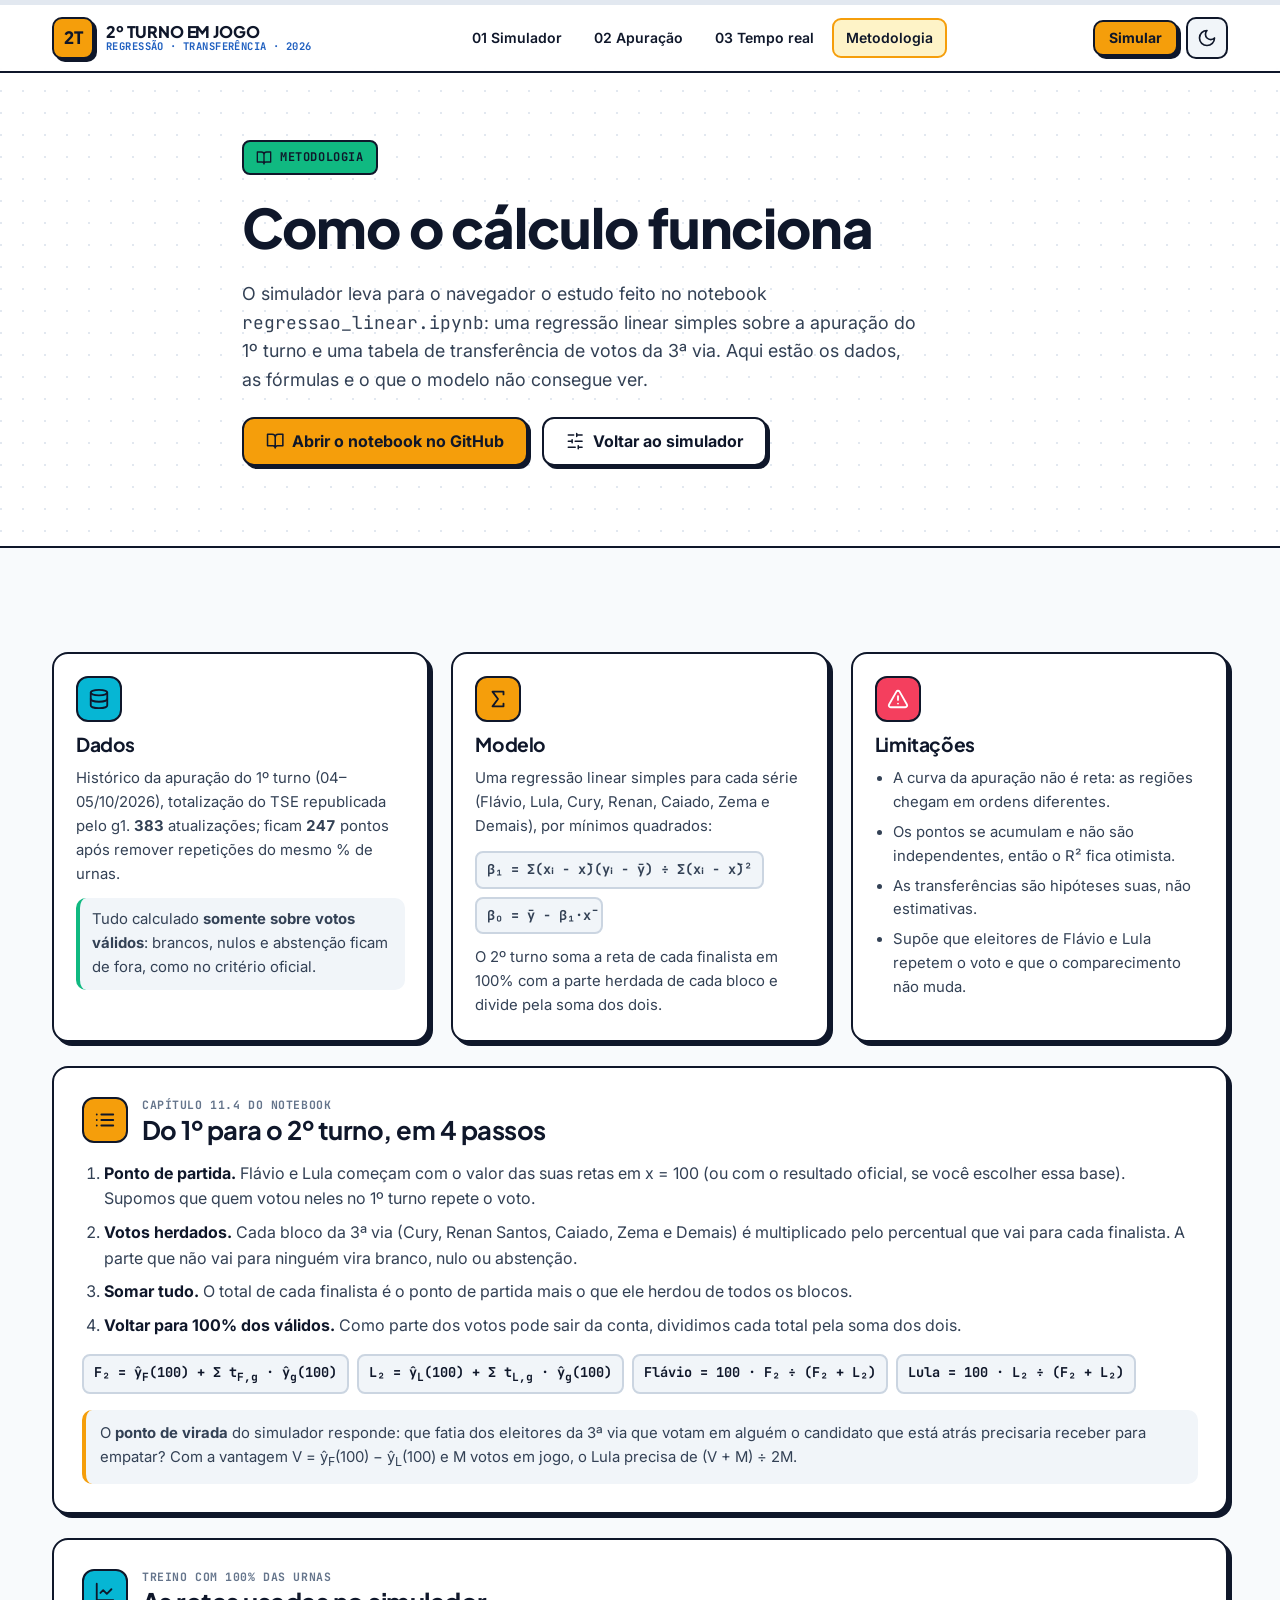
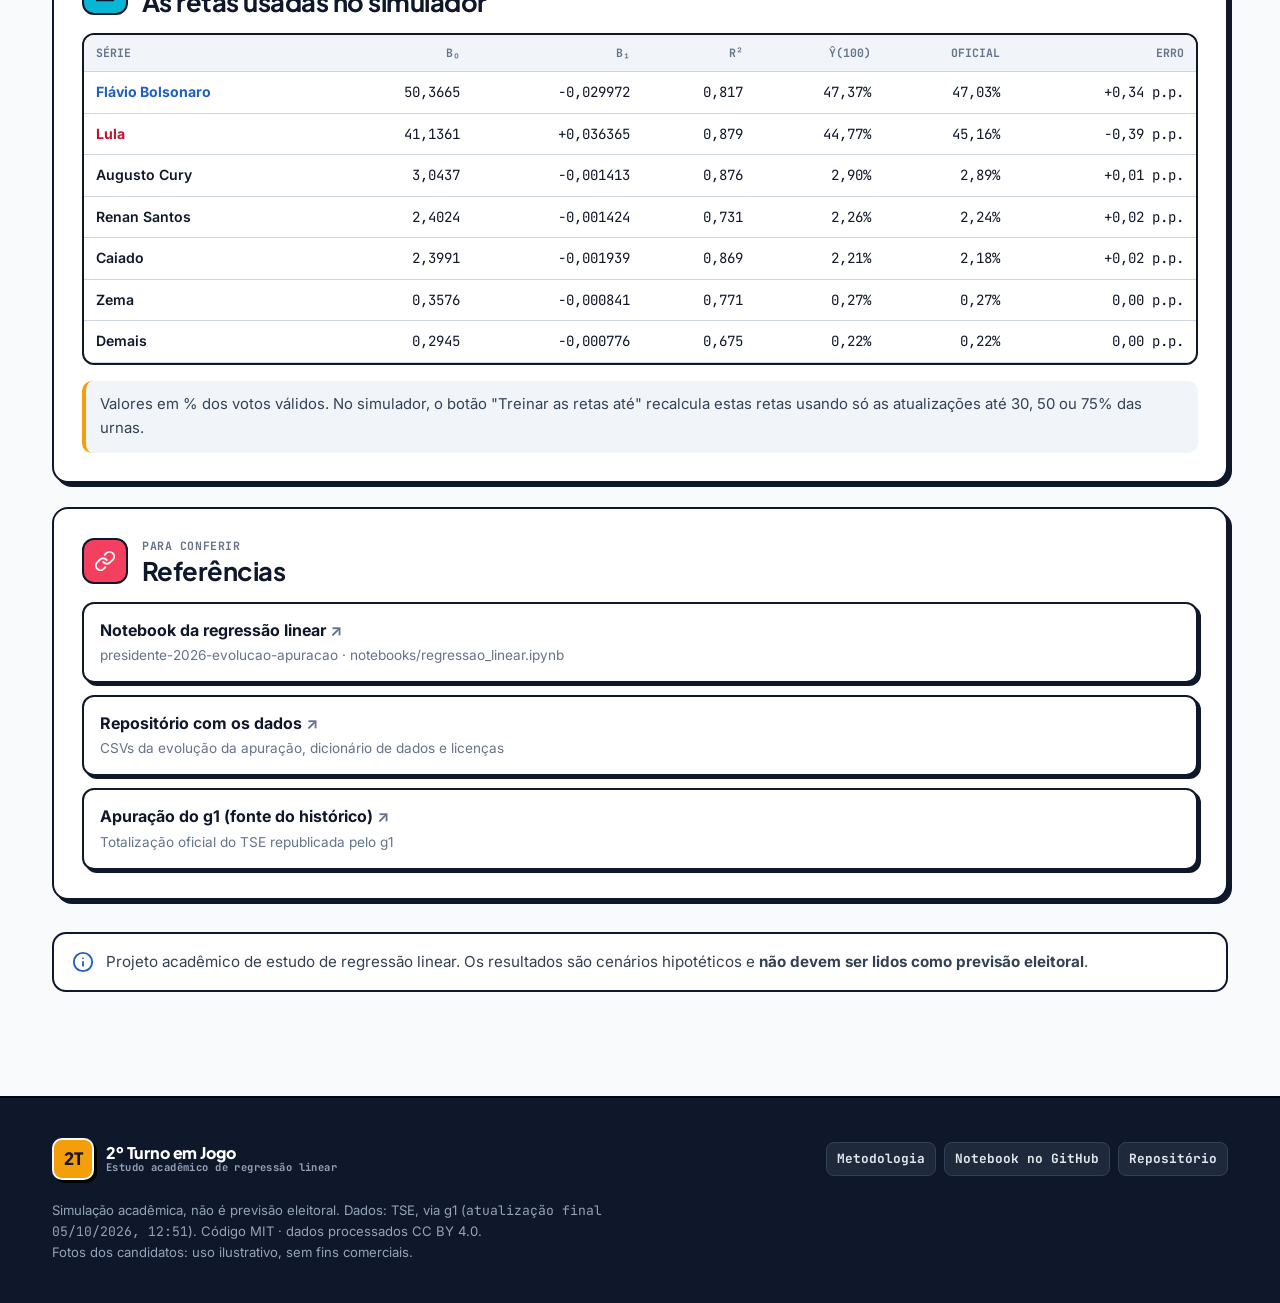
==== site/metodologia.html @ d509f39d "Create site and more infos to notebook" ====
<!DOCTYPE html>
<html lang="pt-BR">
<head>
  <meta charset="UTF-8">
  <meta name="viewport" content="width=device-width, initial-scale=1">
  <title>Metodologia · 2º Turno em Jogo</title>
  <meta name="description" content="Como funciona o simulador 2º Turno em Jogo: dados, regressão linear simples, transferência da 3ª via e limitações.">
  <meta name="theme-color" content="#0F172A">
  <link rel="icon" href="data:image/svg+xml,%3Csvg xmlns='http://www.w3.org/2000/svg' viewBox='0 0 32 32'%3E%3Crect x='1' y='1' width='30' height='30' rx='7' fill='%23F59E0B' stroke='%230F172A' stroke-width='2'/%3E%3Ctext x='16' y='22' font-family='Arial' font-weight='900' font-size='14' text-anchor='middle' fill='%230F172A'%3E2T%3C/text%3E%3C/svg%3E">
  <link rel="preconnect" href="https://fonts.googleapis.com">
  <link rel="preconnect" href="https://fonts.gstatic.com" crossorigin>
  <link href="https://fonts.googleapis.com/css2?family=Inter:wght@400;500;600;700&family=JetBrains+Mono:wght@500;700&family=Plus+Jakarta+Sans:wght@700;800&display=swap" rel="stylesheet">
  <link rel="stylesheet" href="css/style.css">
  <script>
    // Aplica o tema salvo antes da pintura, para não piscar.
    try { var t = localStorage.getItem('tema'); if (t) document.documentElement.dataset.theme = t; } catch (e) {}
    document.documentElement.classList.add('js');
  </script>
</head>
<body>
  <svg width="0" height="0" style="position:absolute" aria-hidden="true">
    <defs>
      <symbol id="i-moon" viewBox="0 0 24 24"><path d="M12 3a6 6 0 0 0 9 9 9 9 0 1 1-9-9Z"/></symbol>
      <symbol id="i-sun" viewBox="0 0 24 24"><circle cx="12" cy="12" r="4"/><path d="M12 2v2M12 20v2M4.93 4.93l1.41 1.41M17.66 17.66l1.41 1.41M2 12h2M20 12h2M6.34 17.66l-1.41 1.41M19.07 4.93l-1.41 1.41"/></symbol>
      <symbol id="i-menu" viewBox="0 0 24 24"><path d="M4 6h16M4 12h16M4 18h16"/></symbol>
      <symbol id="i-arrow" viewBox="0 0 24 24"><path d="M7 7l10 10M17 7v10H7"/></symbol>
      <symbol id="i-sliders" viewBox="0 0 24 24"><path d="M21 4h-7M10 4H3M21 12h-9M8 12H3M21 20h-5M12 20H3M14 2v4M8 10v4M16 18v4"/></symbol>
      <symbol id="i-chart" viewBox="0 0 24 24"><path d="M3 3v18h18"/><path d="m19 9-5 5-4-4-3 3"/></symbol>
      <symbol id="i-info" viewBox="0 0 24 24"><circle cx="12" cy="12" r="10"/><path d="M12 16v-4M12 8h.01"/></symbol>
      <symbol id="i-check" viewBox="0 0 24 24"><path d="M20 6 9 17l-5-5"/></symbol>
      <symbol id="i-dashed" viewBox="0 0 24 24"><circle cx="12" cy="12" r="9" stroke-dasharray="3.5 3"/></symbol>
      <symbol id="i-reset" viewBox="0 0 24 24"><path d="M3 12a9 9 0 1 0 9-9 9.75 9.75 0 0 0-6.74 2.74L3 8"/><path d="M3 3v5h5"/></symbol>
      <symbol id="i-live" viewBox="0 0 24 24"><circle cx="12" cy="12" r="2"/><path d="M16.24 7.76a6 6 0 0 1 0 8.49M7.76 16.24a6 6 0 0 1 0-8.49M19.07 4.93a10 10 0 0 1 0 14.14M4.93 19.07a10 10 0 0 1 0-14.14"/></symbol>
      <symbol id="i-book" viewBox="0 0 24 24"><path d="M2 3h6a4 4 0 0 1 4 4v14a3 3 0 0 0-3-3H2zM22 3h-6a4 4 0 0 0-4 4v14a3 3 0 0 1 3-3h7z"/></symbol>
      <symbol id="i-alert" viewBox="0 0 24 24"><path d="m21.73 18-8-14a2 2 0 0 0-3.48 0l-8 14A2 2 0 0 0 4 21h16a2 2 0 0 0 1.73-3"/><path d="M12 9v4M12 17h.01"/></symbol>
      <symbol id="i-target" viewBox="0 0 24 24"><circle cx="12" cy="12" r="10"/><circle cx="12" cy="12" r="6"/><circle cx="12" cy="12" r="2"/></symbol>
      <symbol id="i-trophy" viewBox="0 0 24 24"><path d="M6 9H4.5a2.5 2.5 0 0 1 0-5H6M18 9h1.5a2.5 2.5 0 0 0 0-5H18M4 22h16M10 14.66V17c0 .55-.47.98-.97 1.21C7.85 18.75 7 20.24 7 22M14 14.66V17c0 .55.47.98.97 1.21C16.15 18.75 17 20.24 17 22M18 2H6v7a6 6 0 0 0 12 0V2Z"/></symbol>
      <symbol id="i-db" viewBox="0 0 24 24"><ellipse cx="12" cy="5" rx="9" ry="3"/><path d="M3 5v14a9 3 0 0 0 18 0V5"/><path d="M3 12a9 3 0 0 0 18 0"/></symbol>
      <symbol id="i-sigma" viewBox="0 0 24 24"><path d="M18 7V4H6l6 8-6 8h12v-3"/></symbol>
      <symbol id="i-link" viewBox="0 0 24 24"><path d="M10 13a5 5 0 0 0 7.54.54l3-3a5 5 0 0 0-7.07-7.07l-1.72 1.71"/><path d="M14 11a5 5 0 0 0-7.54-.54l-3 3a5 5 0 0 0 7.07 7.07l1.71-1.71"/></symbol>
      <symbol id="i-steps" viewBox="0 0 24 24"><path d="M8 6h13M8 12h13M8 18h13M3 6h.01M3 12h.01M3 18h.01"/></symbol>
    </defs>
  </svg>

  <div class="progress" aria-hidden="true"><div class="progress__bar" id="progresso"></div></div>

  <header class="topbar">
    <div class="wrap topbar__in">
      <a href="index.html" class="logo" aria-label="2º Turno em Jogo, início">
        <span class="logo__mark">2T</span>
        <span class="logo__txt">
          <strong>2º TURNO EM JOGO</strong>
          <small>REGRESSÃO · TRANSFERÊNCIA · 2026</small>
        </span>
      </a>
      <nav class="nav" aria-label="Seções">
        <a href="index.html#simulador">01 Simulador</a>
        <a href="index.html#apuracao">02 Apuração</a>
        <a href="index.html#tempo-real">03 Tempo real</a>
        <a href="metodologia.html" class="is-active" aria-current="page">Metodologia</a>
      </nav>
      <div class="topbar__actions">
        <a href="index.html#simulador" class="btn btn--amber btn--sm hide-sm">Simular</a>
        <button class="icon-btn" id="tema" type="button" aria-label="Alternar tema claro/escuro">
          <svg class="ico ico--moon"><use href="#i-moon"/></svg>
          <svg class="ico ico--sun"><use href="#i-sun"/></svg>
        </button>
        <button class="icon-btn show-sm" id="menuBtn" type="button" aria-label="Abrir menu" aria-expanded="false" aria-controls="menuMobile">
          <svg class="ico"><use href="#i-menu"/></svg>
        </button>
      </div>
    </div>
    <nav class="menu-mobile" id="menuMobile" hidden aria-label="Seções (celular)">
      <a href="index.html#simulador">01 · Simulador do 2º turno</a>
      <a href="index.html#apuracao">02 · Como a apuração evoluiu</a>
      <a href="index.html#tempo-real">03 · Tempo real (em construção)</a>
      <a href="metodologia.html" aria-current="page">Metodologia e limitações</a>
    </nav>
  </header>

  <main id="topo">
    <section class="hero hero--page">
      <div class="wrap page-hero reveal">
        <span class="tag tag--emerald"><svg class="ico"><use href="#i-book"/></svg> Metodologia</span>
        <h1>Como o cálculo funciona</h1>
        <p class="lead">O simulador leva para o navegador o estudo feito no notebook <span class="mono">regressao_linear.ipynb</span>: uma regressão linear simples sobre a apuração do 1º turno e uma tabela de transferência de votos da 3ª via. Aqui estão os dados, as fórmulas e o que o modelo não consegue ver.</p>
        <div class="hero__cta">
          <a href="https://github.com/GuilhermeNobre/presidente-2026-evolucao-apuracao/blob/main/notebooks/regressao_linear.ipynb" class="btn btn--amber" target="_blank" rel="noopener"><svg class="ico"><use href="#i-book"/></svg> Abrir o notebook no GitHub</a>
          <a href="index.html#simulador" class="btn btn--ghost"><svg class="ico"><use href="#i-sliders"/></svg> Voltar ao simulador</a>
        </div>
      </div>
    </section>

    <section class="section">
      <div class="wrap">
        <div class="method-grid">
          <article class="card card--hover method reveal">
            <span class="method__ico method__ico--cyan"><svg class="ico"><use href="#i-db"/></svg></span>
            <h3>Dados</h3>
            <p>Histórico da apuração do 1º turno (04–05/10/2026), totalização do TSE republicada pelo g1. <b class="num" id="mSnap">383</b> atualizações; ficam <b class="num" id="mPts">247</b> pontos após remover repetições do mesmo % de urnas.</p>
            <p class="method__note">Tudo calculado <b>somente sobre votos válidos</b>: brancos, nulos e abstenção ficam de fora, como no critério oficial.</p>
          </article>
          <article class="card card--hover method reveal">
            <span class="method__ico method__ico--amber"><svg class="ico"><use href="#i-sigma"/></svg></span>
            <h3>Modelo</h3>
            <p>Uma regressão linear simples para cada série (Flávio, Lula, Cury, Renan, Caiado, Zema e Demais), por mínimos quadrados:</p>
            <p class="formula formula--inline"><span>β₁ = Σ(xᵢ − x̄)(yᵢ − ȳ) ÷ Σ(xᵢ − x̄)²</span><span>β₀ = ȳ − β₁·x̄</span></p>
            <p>O 2º turno soma a reta de cada finalista em 100% com a parte herdada de cada bloco e divide pela soma dos dois.</p>
          </article>
          <article class="card card--hover method reveal">
            <span class="method__ico method__ico--rose"><svg class="ico"><use href="#i-alert"/></svg></span>
            <h3>Limitações</h3>
            <ul class="method__list">
              <li>A curva da apuração não é reta: as regiões chegam em ordens diferentes.</li>
              <li>Os pontos se acumulam e não são independentes, então o R² fica otimista.</li>
              <li>As transferências são hipóteses suas, não estimativas.</li>
              <li>Supõe que eleitores de Flávio e Lula repetem o voto e que o comparecimento não muda.</li>
            </ul>
          </article>
        </div>

        <article class="card method-wide reveal" id="passos">
          <header class="method-wide__head">
            <span class="method__ico method__ico--amber"><svg class="ico"><use href="#i-steps"/></svg></span>
            <div><span class="kicker">Capítulo 11.4 do notebook</span><h2>Do 1º para o 2º turno, em 4 passos</h2></div>
          </header>
          <ol class="steps__list">
            <li><b>Ponto de partida.</b> Flávio e Lula começam com o valor das suas retas em x = 100 (ou com o resultado oficial, se você escolher essa base). Supomos que quem votou neles no 1º turno repete o voto.</li>
            <li><b>Votos herdados.</b> Cada bloco da 3ª via (Cury, Renan Santos, Caiado, Zema e Demais) é multiplicado pelo percentual que vai para cada finalista. A parte que não vai para ninguém vira branco, nulo ou abstenção.</li>
            <li><b>Somar tudo.</b> O total de cada finalista é o ponto de partida mais o que ele herdou de todos os blocos.</li>
            <li><b>Voltar para 100% dos válidos.</b> Como parte dos votos pode sair da conta, dividimos cada total pela soma dos dois.</li>
          </ol>
          <div class="formula">
            <span>F₂ = ŷ<sub>F</sub>(100) + Σ t<sub>F,g</sub> · ŷ<sub>g</sub>(100)</span>
            <span>L₂ = ŷ<sub>L</sub>(100) + Σ t<sub>L,g</sub> · ŷ<sub>g</sub>(100)</span>
            <span>Flávio = 100 · F₂ ÷ (F₂ + L₂)</span>
            <span>Lula = 100 · L₂ ÷ (F₂ + L₂)</span>
          </div>
          <p class="method-wide__note">O <b>ponto de virada</b> do simulador responde: que fatia dos eleitores da 3ª via que votam em alguém o candidato que está atrás precisaria receber para empatar? Com a vantagem V = ŷ<sub>F</sub>(100) − ŷ<sub>L</sub>(100) e M votos em jogo, o Lula precisa de (V + M) ÷ 2M.</p>
        </article>

        <article class="card method-wide reveal">
          <header class="method-wide__head">
            <span class="method__ico method__ico--cyan"><svg class="ico"><use href="#i-chart"/></svg></span>
            <div><span class="kicker">Treino com 100% das urnas</span><h2>As retas usadas no simulador</h2></div>
          </header>
          <div class="table-wrap">
            <table class="tbl" id="tabRetas">
              <thead><tr><th scope="col">Série</th><th scope="col">β₀</th><th scope="col">β₁</th><th scope="col">R²</th><th scope="col">ŷ(100)</th><th scope="col">Oficial</th><th scope="col">Erro</th></tr></thead>
              <tbody></tbody>
            </table>
          </div>
          <p class="method-wide__note">Valores em % dos votos válidos. No simulador, o botão "Treinar as retas até" recalcula estas retas usando só as atualizações até 30, 50 ou 75% das urnas.</p>
        </article>

        <article class="card method-wide reveal" id="referencias">
          <header class="method-wide__head">
            <span class="method__ico method__ico--rose"><svg class="ico"><use href="#i-link"/></svg></span>
            <div><span class="kicker">Para conferir</span><h2>Referências</h2></div>
          </header>
          <ul class="refs">
            <li><a href="https://github.com/GuilhermeNobre/presidente-2026-evolucao-apuracao/blob/main/notebooks/regressao_linear.ipynb" target="_blank" rel="noopener"><b>Notebook da regressão linear</b><span>presidente-2026-evolucao-apuracao · notebooks/regressao_linear.ipynb</span></a></li>
            <li><a href="https://github.com/GuilhermeNobre/presidente-2026-evolucao-apuracao" target="_blank" rel="noopener"><b>Repositório com os dados</b><span>CSVs da evolução da apuração, dicionário de dados e licenças</span></a></li>
            <li><a href="https://g1.globo.com/politica/eleicoes/2026/apuracao/presidente.ghtml" target="_blank" rel="noopener"><b>Apuração do g1 (fonte do histórico)</b><span>Totalização oficial do TSE republicada pelo g1</span></a></li>
          </ul>
        </article>

        <p class="disclaimer reveal"><svg class="ico"><use href="#i-info"/></svg><span>Projeto acadêmico de estudo de regressão linear. Os resultados são cenários hipotéticos e <b>não devem ser lidos como previsão eleitoral</b>.</span></p>
      </div>
    </section>
  </main>

  <footer class="footer">
    <div class="wrap footer__in">
      <div class="logo logo--footer">
        <span class="logo__mark">2T</span>
        <span class="logo__txt"><strong>2º Turno em Jogo</strong><small>Estudo acadêmico de regressão linear</small></span>
      </div>
      <nav class="footer__links" aria-label="Rodapé">
        <a href="metodologia.html">Metodologia</a>
        <a href="https://github.com/GuilhermeNobre/presidente-2026-evolucao-apuracao/blob/main/notebooks/regressao_linear.ipynb" target="_blank" rel="noopener">Notebook no GitHub</a>
        <a href="https://github.com/GuilhermeNobre/presidente-2026-evolucao-apuracao" target="_blank" rel="noopener">Repositório</a>
      </nav>
      <p class="footer__src">Simulação acadêmica, não é previsão eleitoral. Dados: TSE, via g1 (<span class="mono" id="fAtual"></span>). Código MIT · dados processados CC BY 4.0.<br>Fotos dos candidatos: uso ilustrativo, sem fins comerciais.</p>
    </div>
  </footer>

  <script src="js/dados.js"></script>
  <script src="js/metodologia.js"></script>
</body>
</html>
---- site/css/style.css ----
/* =========================================================
   2º Turno em Jogo · estilo "neo-flat"
   Bordas de 2px, sombras sólidas deslocadas, tipografia
   Plus Jakarta Sans / Inter / JetBrains Mono.
   ========================================================= */

:root {
  color-scheme: light;
  --bg: #F8FAFC;
  --bg-tint: #EEF2FF;
  --surface: #FFFFFF;
  --surface-2: #F1F5F9;
  --ink: #0F172A;
  --ink-2: #334155;
  --muted: #64748B;
  --line: #0F172A;
  --line-soft: #CBD5E1;
  --shadow: #0F172A;
  --grid: #E2E8F0;

  --flavio: #1F5FBF;
  --flavio-soft: #DBE7FA;
  --lula: #C8102E;
  --lula-soft: #FBDDE2;
  --fora: #94A3B8;

  --amber: #F59E0B;
  --amber-soft: #FEF3C7;
  --cyan: #06B6D4;
  --cyan-soft: #CFFAFE;
  --coral: #F97316;
  --emerald: #10B981;
  --rose: #F43F5E;

  --dark-bg: #0F172A;
  --dark-surface: #1E293B;
  --dark-ink: #F1F5F9;

  --radius: 16px;
  --radius-sm: 10px;
  --ease: cubic-bezier(.22, 1, .36, 1);
  --font: 'Inter', system-ui, -apple-system, 'Segoe UI', sans-serif;
  --font-display: 'Plus Jakarta Sans', 'Inter', system-ui, sans-serif;
  --font-mono: 'JetBrains Mono', ui-monospace, 'SFMono-Regular', Menlo, monospace;
}

@media (prefers-color-scheme: dark) {
  :root:not([data-theme="light"]) {
    color-scheme: dark;
    --bg: #020617;
    --bg-tint: #0B1222;
    --surface: #0F172A;
    --surface-2: #1E293B;
    --ink: #F1F5F9;
    --ink-2: #CBD5E1;
    --muted: #94A3B8;
    --line: #334155;
    --line-soft: #334155;
    --shadow: #000000;
    --grid: #1E293B;
    --flavio: #5B8DEF;
    --flavio-soft: #172554;
    --lula: #F0546A;
    --lula-soft: #4C0519;
    --fora: #64748B;
    --amber-soft: #422006;
    --cyan-soft: #083344;
    --dark-bg: #0B1120;
    --dark-surface: #111C33;
  }
}
:root[data-theme="dark"] {
  color-scheme: dark;
  --bg: #020617;
  --bg-tint: #0B1222;
  --surface: #0F172A;
  --surface-2: #1E293B;
  --ink: #F1F5F9;
  --ink-2: #CBD5E1;
  --muted: #94A3B8;
  --line: #334155;
  --line-soft: #334155;
  --shadow: #000000;
  --grid: #1E293B;
  --flavio: #5B8DEF;
  --flavio-soft: #172554;
  --lula: #F0546A;
  --lula-soft: #4C0519;
  --fora: #64748B;
  --amber-soft: #422006;
  --cyan-soft: #083344;
  --dark-bg: #0B1120;
  --dark-surface: #111C33;
}

*, *::before, *::after { box-sizing: border-box; }
html { scroll-behavior: smooth; scroll-padding-top: 84px; -webkit-text-size-adjust: 100%; }
body {
  margin: 0;
  font-family: var(--font);
  font-size: 16px;
  line-height: 1.6;
  color: var(--ink);
  background: var(--bg);
  overflow-x: hidden;
  -webkit-font-smoothing: antialiased;
  transition: background-color .25s ease, color .25s ease;
}
img { max-width: 100%; display: block; }
h1, h2, h3, h4 { font-family: var(--font-display); line-height: 1.12; margin: 0; letter-spacing: -0.02em; }
p { margin: 0; }
a { color: inherit; }
button { font: inherit; color: inherit; cursor: pointer; }
:focus-visible { outline: 3px solid var(--amber); outline-offset: 3px; border-radius: 6px; }
.mono { font-family: var(--font-mono); }
.sr-only { position: absolute; width: 1px; height: 1px; padding: 0; margin: -1px; overflow: hidden; clip: rect(0 0 0 0); white-space: nowrap; border: 0; }
.num { font-variant-numeric: tabular-nums; }
.ico { width: 1.15em; height: 1.15em; fill: none; stroke: currentColor; stroke-width: 2; stroke-linecap: round; stroke-linejoin: round; flex: none; }
.wrap { max-width: 1240px; margin: 0 auto; padding: 0 16px; }
@media (min-width: 640px) { .wrap { padding: 0 24px; } }
@media (min-width: 1024px) { .wrap { padding: 0 32px; } }

.skip { position: absolute; left: -999px; top: 8px; z-index: 100; background: var(--amber); color: #0F172A; padding: 8px 14px; border: 2px solid #0F172A; border-radius: 8px; font-weight: 700; }
.skip:focus { left: 8px; }

/* ---------- Barra de progresso de leitura ---------- */
.progress { position: fixed; inset: 0 0 auto 0; height: 5px; background: var(--grid); z-index: 60; }
.progress__bar { height: 100%; width: 100%; transform-origin: 0 50%; transform: scaleX(0); background: linear-gradient(90deg, var(--flavio), var(--amber), var(--lula)); }

/* ---------- Cabeçalho ---------- */
.topbar {
  position: sticky; top: 5px; z-index: 50;
  background: color-mix(in srgb, var(--surface) 92%, transparent);
  backdrop-filter: saturate(1.4) blur(8px);
  -webkit-backdrop-filter: saturate(1.4) blur(8px);
  border-bottom: 2px solid var(--line);
}
.topbar__in { height: 66px; display: flex; align-items: center; justify-content: space-between; gap: 16px; }
.logo { display: flex; align-items: center; gap: 12px; text-decoration: none; min-width: 0; }
.logo__mark {
  width: 42px; height: 42px; flex: none; border-radius: 10px;
  display: grid; place-items: center;
  background: var(--amber); color: #0F172A;
  border: 2px solid var(--line); box-shadow: 3px 3px 0 var(--shadow);
  font-family: var(--font-display); font-weight: 800; font-size: 17px;
  transition: transform .3s var(--ease);
}
.logo:hover .logo__mark { transform: rotate(-8deg) scale(1.05); }
.logo__txt { display: flex; flex-direction: column; line-height: 1.1; min-width: 0; }
.logo__txt strong { font-family: var(--font-display); font-weight: 800; font-size: 16px; letter-spacing: -0.01em; white-space: nowrap; }
.logo__txt small { font-family: var(--font-mono); font-size: 10.5px; font-weight: 700; color: var(--flavio); letter-spacing: .04em; white-space: nowrap; }
.nav { display: none; gap: 4px; }
.nav a {
  text-decoration: none; font-weight: 600; font-size: 14px;
  padding: 7px 12px; border-radius: 9px; border: 2px solid transparent;
  transition: background-color .2s ease, border-color .2s ease;
}
.nav a:hover { background: var(--surface-2); }
.nav a.is-active { background: var(--amber-soft); border-color: var(--amber); }
.topbar__actions { display: flex; align-items: center; gap: 8px; }
.icon-btn {
  width: 42px; height: 42px; display: grid; place-items: center;
  background: var(--surface-2); border: 2px solid var(--line); border-radius: 10px;
  transition: background-color .2s ease, transform .15s ease;
}
.icon-btn:hover { background: var(--amber-soft); }
.icon-btn:active { transform: translate(1px, 1px); }
.icon-btn .ico { width: 20px; height: 20px; }
.ico--sun { display: none; color: var(--amber); }
:root[data-theme="dark"] .ico--moon { display: none; }
:root[data-theme="dark"] .ico--sun { display: block; }
@media (prefers-color-scheme: dark) {
  :root:not([data-theme="light"]) .ico--moon { display: none; }
  :root:not([data-theme="light"]) .ico--sun { display: block; }
}
.menu-mobile { border-top: 2px solid var(--line); padding: 10px 16px 16px; display: grid; gap: 6px; background: var(--surface); }
.menu-mobile[hidden] { display: none; }
.menu-mobile a { text-decoration: none; font-weight: 600; padding: 10px 12px; border-radius: 10px; border: 2px solid var(--line-soft); }
.show-sm { display: grid; }
.hide-sm { display: none !important; }
@media (min-width: 900px) {
  .nav { display: flex; }
  .show-sm { display: none !important; }
  .menu-mobile { display: none !important; }
  .hide-sm { display: inline-flex !important; }
}
@media (max-width: 420px) { .logo__txt small { display: none; } }

/* ---------- Botões, tags, pílulas ---------- */
.btn {
  display: inline-flex; align-items: center; gap: 8px;
  padding: 13px 22px; border-radius: 12px;
  font-weight: 700; text-decoration: none; line-height: 1.2;
  border: 2px solid var(--line); box-shadow: 3px 3px 0 var(--shadow);
  background: var(--surface); color: var(--ink);
  transition: transform .12s ease, box-shadow .12s ease, background-color .2s ease;
}
.btn:hover { transform: translate(-1px, -1px); box-shadow: 4px 4px 0 var(--shadow); }
.btn:active { transform: translate(2px, 2px); box-shadow: 0 0 0 var(--shadow); }
.btn--amber { background: var(--amber); color: #0F172A; }
.btn--amber:hover { background: #FBBF24; }
.btn--ghost { background: var(--surface); }
.btn--sm { padding: 8px 14px; font-size: 14px; border-radius: 10px; }

.tag {
  display: inline-flex; align-items: center; gap: 8px;
  padding: 6px 12px; border-radius: 8px;
  border: 2px solid #0F172A;
  font-family: var(--font-mono); font-size: 12px; font-weight: 700;
  letter-spacing: .05em; text-transform: uppercase; color: #0F172A;
}
.tag .ico { width: 16px; height: 16px; }
.tag--cyan { background: var(--cyan); }
.tag--coral { background: var(--coral); color: #fff; }
.tag--amber { background: var(--amber); }
.tag--rose { background: var(--rose); color: #fff; }
.tag--emerald { background: var(--emerald); }

.pill {
  display: inline-flex; align-items: center; gap: 6px;
  padding: 4px 10px; border-radius: 8px; border: 2px solid var(--line);
  font-family: var(--font-mono); font-size: 11.5px; font-weight: 700; letter-spacing: .03em;
  background: var(--surface-2); white-space: nowrap;
}
.pill .ico { width: 14px; height: 14px; }
.pill--ok { background: var(--emerald); color: #052e16; border-color: #0F172A; }
.pill--warn { background: var(--amber); color: #0F172A; border-color: #0F172A; }
.kicker { display: block; font-family: var(--font-mono); font-size: 11.5px; font-weight: 700; text-transform: uppercase; letter-spacing: .05em; color: var(--muted); }

.card {
  background: var(--surface);
  border: 2px solid var(--line);
  border-radius: var(--radius);
  box-shadow: 4px 4px 0 var(--shadow);
}
.card--hover { transition: transform .18s var(--ease), box-shadow .18s var(--ease); }
.card--hover:hover { transform: translate(-3px, -3px); box-shadow: 7px 7px 0 var(--shadow); }

.avatar { border-radius: 14px; border: 2px solid var(--line); object-fit: cover; background: var(--surface-2); }
.avatar--f { box-shadow: 3px 3px 0 var(--flavio); }
.avatar--l { box-shadow: 3px 3px 0 var(--lula); }
.avatar--sm { width: 44px; height: 44px; border-radius: 10px; }

.dot { display: inline-block; width: 10px; height: 10px; border-radius: 3px; margin-right: 6px; vertical-align: middle; }
.dot--f { background: var(--flavio); }
.dot--l { background: var(--lula); }
.dot--x { background: repeating-linear-gradient(45deg, var(--amber) 0 3px, transparent 3px 6px); border: 1.5px solid var(--amber); }

/* ---------- Hero ---------- */
.hero {
  position: relative; overflow: hidden;
  padding: 56px 0 72px;
  background:
    radial-gradient(circle at 1px 1px, var(--grid) 1.2px, transparent 0) 0 0 / 22px 22px,
    var(--surface);
  border-bottom: 2px solid var(--line);
}
.hero__bg { position: absolute; inset: 0; pointer-events: none; }
.shape { position: absolute; border: 2px solid var(--line); opacity: .9; animation: drift 14s ease-in-out infinite alternate; }
.shape--1 { width: 64px; height: 64px; border-radius: 50%; background: var(--flavio-soft); top: 12%; left: 46%; }
.shape--2 { width: 44px; height: 44px; border-radius: 10px; background: var(--amber-soft); bottom: 7%; left: 44%; animation-duration: 17s; animation-delay: -4s; }
.shape--3 { width: 28px; height: 28px; border-radius: 50%; background: var(--lula-soft); top: 18%; right: 4%; animation-duration: 11s; animation-delay: -2s; }
.shape--4 { width: 90px; height: 14px; border-radius: 8px; background: var(--cyan-soft); bottom: 8%; right: 30%; animation-duration: 19s; animation-delay: -7s; }
@media (max-width: 639px) { .shape--1, .shape--2 { display: none; } }
@keyframes drift {
  0% { transform: translate(0, 0) rotate(0); }
  50% { transform: translate(14px, -18px) rotate(10deg); }
  100% { transform: translate(-10px, 12px) rotate(-6deg); }
}
.hero__grid { position: relative; z-index: 1; display: grid; gap: 40px; align-items: center; }
@media (min-width: 1024px) { .hero__grid { grid-template-columns: 7fr 5fr; gap: 56px; } .hero { padding: 80px 0 96px; } }
.hero__copy { display: grid; gap: 22px; justify-items: start; }
.hero h1 { font-size: clamp(2.1rem, 5.4vw, 3.9rem); font-weight: 800; }
.hl {
  display: inline-block; padding: 0 .22em; border-radius: 12px;
  background: var(--amber); color: #0F172A; border: 2px solid #0F172A;
  box-shadow: 4px 4px 0 #0F172A; transform: rotate(-2deg);
}
.lead { font-size: 1.12rem; color: var(--ink-2); max-width: 62ch; }
.callout {
  display: flex; gap: 14px; align-items: flex-start;
  padding: 14px 16px; border-radius: 14px;
  background: var(--amber-soft); border: 2px solid var(--line);
  max-width: 62ch;
}
.callout p { font-size: .95rem; color: var(--ink-2); }
.callout strong { color: var(--ink); }
.callout__ico { flex: none; width: 40px; height: 40px; display: grid; place-items: center; border-radius: 10px; background: var(--coral); color: #fff; border: 2px solid #0F172A; }
.callout__ico .ico { width: 20px; height: 20px; }
.hero__cta { display: flex; flex-wrap: wrap; gap: 14px; }

.score { padding: 22px; display: grid; gap: 18px; background: var(--surface-2); }
.score__head { display: flex; justify-content: space-between; align-items: flex-start; gap: 12px; padding-bottom: 14px; border-bottom: 2px solid var(--line); }
.score__head h2 { font-size: 1.3rem; margin-top: 2px; }
.score__duo { display: grid; grid-template-columns: 1fr 1fr; gap: 12px; }
.score__cand { display: flex; flex-direction: column; align-items: flex-start; gap: 10px; min-width: 0; }
.score__cand--r { align-items: flex-end; text-align: right; }
.score__cand .avatar { width: 64px; height: 64px; }
.score__name { display: block; font-weight: 700; font-size: .9rem; color: var(--ink-2); }
.score__pct { display: block; font-family: var(--font-display); font-weight: 800; font-size: clamp(1.6rem, 4vw, 2.2rem); line-height: 1; }
.score__cand:first-child .score__pct { color: var(--flavio); }
.score__cand--r .score__pct { color: var(--lula); }
.score__legend { display: flex; justify-content: space-between; flex-wrap: wrap; gap: 6px 12px; font-size: .82rem; color: var(--ink-2); }
.score__facts { list-style: none; margin: 0; padding: 14px 0 0; border-top: 2px dashed var(--line-soft); display: grid; grid-template-columns: repeat(3, 1fr); gap: 10px; }
.score__facts li { display: grid; gap: 2px; }
.score__facts b { font-family: var(--font-display); font-size: 1.2rem; }
.score__facts span { font-size: .78rem; color: var(--muted); line-height: 1.3; }

/* Barra empilhada (genérica) */
.stack { display: flex; gap: 2px; height: 22px; border-radius: 8px; overflow: hidden; border: 2px solid var(--line); background: var(--line); }
.stack__seg { height: 100%; flex: 0 0 auto; width: calc(var(--w) * 1%); transition: width .6s var(--ease); }
.stack--hero .stack__seg { width: 0; }
.is-in .stack--hero .stack__seg { width: calc(var(--w) * 1%); transition: width 1.2s var(--ease) .2s; }
.stack__seg--f { background: var(--flavio); }
.stack__seg--l { background: var(--lula); flex: 1 1 auto; }
.stack__seg--x { background: repeating-linear-gradient(45deg, var(--amber) 0 5px, #FCD34D 5px 10px); }

/* ---------- Seções ---------- */
.section { padding: 72px 0; }
@media (min-width: 1024px) { .section { padding: 104px 0; } }
.section--tint { background: var(--bg-tint); border-top: 2px solid var(--line); }
.section--dark {
  background: var(--dark-bg); color: var(--dark-ink);
  border-block: 2px solid #0F172A;
  --sec-muted: #94A3B8;
}
.sec-head { max-width: 760px; display: grid; gap: 14px; justify-items: start; margin-bottom: 40px; }
.sec-head h2 { font-size: clamp(1.9rem, 4vw, 2.75rem); font-weight: 800; }
.sec-head p { font-size: 1.08rem; color: var(--ink-2); }
.section--dark .sec-head p { color: #CBD5E1; }

/* ---------- Gráfico da apuração ---------- */
.chart-layout { display: grid; gap: 24px; }
@media (min-width: 1024px) { .chart-layout { grid-template-columns: minmax(0, 8fr) minmax(0, 4fr); align-items: start; } }
.chart-card { padding: 18px; display: grid; gap: 12px; min-width: 0; }
@media (min-width: 640px) { .chart-card { padding: 22px; } }
.chart-toolbar { display: flex; flex-wrap: wrap; justify-content: space-between; align-items: center; gap: 12px; }
.legend { display: flex; flex-wrap: wrap; gap: 6px 16px; font-size: .85rem; color: var(--ink-2); }
.legend span { display: inline-flex; align-items: center; gap: 7px; }
.lg-line { width: 18px; height: 3px; border-radius: 2px; display: inline-block; }
.lg-line--f { background: var(--flavio); }
.lg-line--l { background: var(--lula); }
.lg-dash { width: 18px; height: 0; border-top: 2.5px dashed var(--muted); display: inline-block; }
.lg-dot { width: 10px; height: 10px; border-radius: 50%; background: var(--ink-2); display: inline-block; }
.lg-ring { width: 11px; height: 11px; border-radius: 50%; border: 2.5px solid var(--muted); background: var(--surface); display: inline-block; }

.seg { display: inline-flex; align-items: center; gap: 4px; padding: 4px; border-radius: 12px; background: var(--surface-2); border: 2px solid var(--line); flex-wrap: nowrap; max-width: 100%; }
@media (max-width: 479px) { .seg button { padding: 6px 8px; } .seg__label { padding: 0 2px; } }
.seg__label { font-family: var(--font-mono); font-size: 11px; font-weight: 700; text-transform: uppercase; color: var(--muted); padding: 0 6px 0 4px; }
.seg button {
  border: 2px solid transparent; background: transparent; border-radius: 8px;
  padding: 6px 11px; font-weight: 700; font-size: .85rem; font-family: var(--font-mono);
  transition: background-color .2s ease, color .2s ease, transform .12s ease;
}
.seg button:hover { background: var(--surface); }
.seg button[aria-checked="true"] { background: var(--ink); color: var(--surface); border-color: var(--line); }
.seg--dark { background: #1E293B; border-color: #334155; }
.seg--dark button { color: #CBD5E1; font-family: var(--font); }
.seg--dark button:hover { background: #334155; }
.seg--dark button[aria-checked="true"] { background: var(--amber); color: #0F172A; border-color: #0F172A; }

.chart-wrap { position: relative; }
#chart { width: 100%; height: auto; display: block; overflow: visible; touch-action: pan-y; }
#chart text { font-family: var(--font-mono); font-size: 11.5px; fill: var(--muted); }
#chart .ax-title { font-family: var(--font); font-size: 12px; font-weight: 600; fill: var(--ink-2); }
#chart .grid line { stroke: var(--grid); stroke-width: 1; }
#chart .grid .g50 { stroke: var(--line-soft); stroke-dasharray: 4 4; }
#chart .train-zone { fill: var(--amber); opacity: .09; transition: opacity .3s ease; }
#chart .cut-line { stroke: var(--amber); stroke-width: 2; stroke-dasharray: 6 4; }
#chart .cut-label { font-weight: 700; fill: var(--ink); font-size: 11px; }
#chart .serie { fill: none; stroke-width: 2.5; stroke-linejoin: round; stroke-linecap: round; }
#chart .serie--f { stroke: var(--flavio); }
#chart .serie--l { stroke: var(--lula); }
#chart .serie--ghost { opacity: .28; }
#chart .reta { fill: none; stroke-width: 2; stroke-dasharray: 7 5; }
#chart .reta--f { stroke: var(--flavio); }
#chart .reta--l { stroke: var(--lula); }
#chart .mk-prev { fill: var(--surface); stroke-width: 3; }
#chart .mk-real { stroke: var(--surface); stroke-width: 2; }
#chart .end-label { font-family: var(--font); font-weight: 700; font-size: 12.5px; }
#chart .end-label--f { fill: var(--flavio); }
#chart .end-label--l { fill: var(--lula); }
#chart .end-halo { stroke: var(--surface); stroke-width: 4; paint-order: stroke; stroke-linejoin: round; }
#chart .xhair { stroke: var(--ink-2); stroke-width: 1; stroke-dasharray: 3 3; }
#chart .hover-dot { stroke: var(--surface); stroke-width: 2; }
#chart .draw { stroke-dasharray: var(--len); stroke-dashoffset: var(--len); }
#chart.is-drawn .draw { stroke-dashoffset: 0; transition: stroke-dashoffset 1.8s var(--ease); }

.tip {
  position: absolute; z-index: 5; pointer-events: none;
  min-width: 190px; padding: 10px 12px; border-radius: 10px;
  background: var(--surface); border: 2px solid var(--line); box-shadow: 3px 3px 0 var(--shadow);
  font-size: .82rem; line-height: 1.45;
}
.tip b { font-family: var(--font-mono); }
.tip .tip__h { font-family: var(--font-mono); font-size: .75rem; font-weight: 700; color: var(--muted); margin-bottom: 4px; text-transform: uppercase; }
.tip .tip__r { display: flex; justify-content: space-between; gap: 14px; align-items: center; }
.tip .tip__r span { display: inline-flex; align-items: center; gap: 6px; color: var(--ink-2); }
.tip .tip__r i { width: 9px; height: 9px; border-radius: 2px; display: inline-block; }
.tip .tip__s { color: var(--muted); font-size: .76rem; margin-top: 4px; }
.chart-note { font-size: .88rem; color: var(--muted); }

.eq-col { display: grid; gap: 18px; }
@media (min-width: 640px) and (max-width: 1023px) { .eq-col { grid-template-columns: 1fr 1fr; } .insight { grid-column: 1 / -1; } }
.eq { padding: 18px; display: grid; gap: 12px; }
.eq header { display: flex; align-items: center; gap: 12px; }
.eq h3 { font-size: 1.08rem; }
.eq--f { border-top: 8px solid var(--flavio); }
.eq--l { border-top: 8px solid var(--lula); }
.eq__formula { font-size: .98rem; font-weight: 700; padding: 10px 12px; border-radius: 10px; background: var(--surface-2); border: 2px solid var(--line-soft); overflow-x: auto; white-space: nowrap; }
.eq__stats { display: grid; grid-template-columns: 1fr 1fr; gap: 8px 14px; margin: 0; }
.eq__stats div { display: flex; justify-content: space-between; align-items: baseline; gap: 8px; border-bottom: 1px dashed var(--line-soft); padding-bottom: 4px; }
.eq__stats dt { font-size: .8rem; color: var(--muted); }
.eq__stats dd { margin: 0; font-weight: 700; font-family: var(--font-mono); font-size: .9rem; }
.erro--bom { color: #059669; }
.erro--ruim { color: var(--rose); }
:root[data-theme="dark"] .erro--bom { color: #34D399; }
@media (prefers-color-scheme: dark) { :root:not([data-theme="light"]) .erro--bom { color: #34D399; } }
.insight { padding: 16px 18px; border-radius: 14px; border: 2px dashed var(--line); background: var(--amber-soft); font-size: .92rem; color: var(--ink-2); }
.insight b { color: var(--ink); }

/* ---------- Simulador ---------- */
.sim-controls {
  display: flex; flex-wrap: wrap; gap: 16px 24px; align-items: flex-end;
  padding: 16px; margin-bottom: 24px; border-radius: 16px;
  background: #111C33; border: 2px solid #334155;
}
.ctrl { display: grid; gap: 8px; }
.ctrl--grow { flex: 1 1 320px; }
.ctrl__label { font-family: var(--font-mono); font-size: 11px; font-weight: 700; text-transform: uppercase; letter-spacing: .05em; color: #94A3B8; }
.presets { display: flex; flex-wrap: wrap; gap: 8px; }
.chip {
  padding: 7px 12px; border-radius: 10px; font-size: .85rem; font-weight: 700;
  background: #1E293B; color: #E2E8F0; border: 2px solid #475569;
  transition: border-color .2s ease, transform .12s ease, background-color .2s ease;
}
.chip:hover { border-color: var(--amber); transform: translateY(-1px); }
.chip.is-on { background: var(--amber); color: #0F172A; border-color: #0F172A; }

.sim-grid { display: grid; gap: 24px; }
@media (min-width: 1024px) { .sim-grid { grid-template-columns: minmax(0, 7fr) minmax(0, 5fr); align-items: start; } }
.blocks { display: grid; gap: 16px; }
@media (min-width: 640px) and (max-width: 1023px) { .blocks { grid-template-columns: 1fr 1fr; } }

.block {
  --c-line: #334155;
  background: var(--dark-surface); color: var(--dark-ink);
  border: 2px solid var(--c-line); border-radius: 16px; padding: 16px;
  box-shadow: 4px 4px 0 #000;
  display: grid; gap: 14px;
  transition: border-color .25s ease, transform .2s var(--ease);
}
.block:hover, .block:focus-within { border-color: var(--amber); }
.block__head { display: flex; align-items: center; gap: 12px; }
.block__badge {
  flex: none; width: 42px; height: 42px; border-radius: 10px; display: grid; place-items: center;
  font-family: var(--font-display); font-weight: 800; font-size: .95rem;
  background: #334155; color: #F8FAFC; border: 2px solid #0F172A;
}
.block__title { min-width: 0; flex: 1; }
.block__title h3 { font-size: 1.05rem; display: flex; align-items: center; gap: 8px; }
.block__title p { font-size: .82rem; color: #94A3B8; }
.block__size { text-align: right; }
.block__size b { display: block; font-family: var(--font-display); font-size: 1.35rem; line-height: 1; }
.block__size small { font-size: .72rem; color: #94A3B8; font-family: var(--font-mono); }
.info { position: relative; display: inline-grid; place-items: center; width: 22px; height: 22px; border-radius: 50%; border: none; background: transparent; color: #94A3B8; padding: 0; }
.info:hover, .info:focus-visible { color: var(--amber); }
.info .ico { width: 16px; height: 16px; }
.info__pop {
  position: absolute; left: 50%; bottom: calc(100% + 8px); transform: translateX(-50%) translateY(4px);
  width: max-content; max-width: 240px; padding: 8px 10px; border-radius: 8px;
  background: #F8FAFC; color: #0F172A; border: 2px solid #0F172A; box-shadow: 3px 3px 0 #0F172A;
  font-family: var(--font); font-size: .78rem; font-weight: 500; line-height: 1.4; text-align: left;
  opacity: 0; visibility: hidden; transition: opacity .15s ease, transform .15s ease; z-index: 10;
}
.info:hover .info__pop, .info:focus-visible .info__pop, .info[aria-expanded="true"] .info__pop { opacity: 1; visibility: visible; transform: translateX(-50%) translateY(0); }

.slider { display: grid; gap: 6px; }
.slider__top { display: flex; justify-content: space-between; align-items: baseline; gap: 8px; font-size: .85rem; }
.slider__top label { font-weight: 600; color: #CBD5E1; }
.slider__ends { display: flex; justify-content: space-between; font-family: var(--font-mono); font-size: .8rem; font-weight: 700; }
.slider__ends .e-f { color: #8AB0F5; }
.slider__ends .e-l { color: #F7889A; }
.slider__ends .e-o { color: #CBD5E1; }

input[type=range] { -webkit-appearance: none; appearance: none; width: 100%; height: 30px; background: transparent; margin: 0; cursor: pointer; }
input[type=range]:focus-visible { outline: none; }
input[type=range]::-webkit-slider-runnable-track { height: 12px; border-radius: 7px; border: 2px solid #0F172A; background: var(--track); }
input[type=range]::-moz-range-track { height: 8px; border-radius: 7px; border: 2px solid #0F172A; background: var(--track); }
input[type=range]::-webkit-slider-thumb {
  -webkit-appearance: none; appearance: none; margin-top: -9px;
  width: 26px; height: 26px; border-radius: 8px; background: #F8FAFC; border: 2px solid #0F172A;
  box-shadow: 2px 2px 0 #0F172A; transition: transform .12s ease, background-color .2s ease;
}
input[type=range]::-moz-range-thumb { width: 22px; height: 22px; border-radius: 8px; background: #F8FAFC; border: 2px solid #0F172A; box-shadow: 2px 2px 0 #0F172A; }
input[type=range]:hover::-webkit-slider-thumb { transform: scale(1.1); background: var(--amber); }
input[type=range]:active::-webkit-slider-thumb { transform: scale(1.18); background: var(--amber); }
input[type=range]:focus-visible::-webkit-slider-thumb { background: var(--amber); outline: 3px solid var(--amber); outline-offset: 2px; }
input[type=range]:focus-visible::-moz-range-thumb { background: var(--amber); }
.r-split { --track: linear-gradient(90deg, #1F5FBF 0%, #5B8DEF 30%, #64748B 50%, #F0546A 70%, #C8102E 100%); }
.r-fora { --track: linear-gradient(90deg, #94A3B8 0 var(--p, 0%), #1E293B var(--p, 0%) 100%); }

.mini { display: grid; gap: 6px; }
.mini .stack { height: 14px; border-color: #0F172A; background: #0F172A; border-radius: 6px; }
.mini .stack__seg--o { background: repeating-linear-gradient(135deg, #64748B 0 3px, #475569 3px 6px); flex: 0 0 auto; }
.mini .stack__seg--l { flex: 0 0 auto; }
.mini__txt { display: flex; flex-wrap: wrap; gap: 4px 14px; font-family: var(--font-mono); font-size: .76rem; color: #94A3B8; }
.mini__txt b { color: #E2E8F0; }

.sim-side { display: grid; gap: 20px; }
@media (min-width: 1024px) { .sim-side { position: sticky; top: 92px; } }
.section--dark .result { box-shadow: 6px 6px 0 var(--amber); border-color: #0F172A; }
.section--dark .virada, .section--dark .steps { box-shadow: 4px 4px 0 #000; border-color: #0F172A; }
.result { padding: 20px; display: grid; gap: 16px; color: var(--ink); }
.result__head { display: flex; justify-content: space-between; align-items: flex-start; gap: 10px; }
.result__head h3 { font-size: 1.3rem; margin-top: 2px; }
.duel { display: grid; grid-template-columns: 1fr auto 1fr; align-items: center; gap: 8px; }
.duel__cand { margin: 0; display: grid; justify-items: center; text-align: center; gap: 4px; }
.duel__photo { position: relative; width: 104px; height: 104px; }
.duel__photo img {
  width: 100%; height: 100%; object-fit: cover; border-radius: 18px;
  border: 2px solid var(--line); filter: grayscale(.35);
  transition: filter .4s ease, transform .4s var(--ease), box-shadow .4s ease;
}
#candF .duel__photo img { box-shadow: 4px 4px 0 var(--flavio); }
#candL .duel__photo img { box-shadow: 4px 4px 0 var(--lula); }
.duel__cand.is-win .duel__photo img { filter: none; transform: scale(1.04); }
#candF.is-win .duel__photo img { box-shadow: 6px 6px 0 var(--flavio), 0 0 0 4px var(--flavio-soft); }
#candL.is-win .duel__photo img { box-shadow: 6px 6px 0 var(--lula), 0 0 0 4px var(--lula-soft); }
.crown {
  position: absolute; top: -12px; right: -12px; width: 34px; height: 34px; border-radius: 50%;
  display: grid; place-items: center; background: var(--amber); color: #0F172A; border: 2px solid #0F172A;
  transform: scale(0) rotate(-30deg); transition: transform .45s cubic-bezier(.34, 1.56, .64, 1);
}
.crown .ico { width: 17px; height: 17px; }
.duel__cand.is-win .crown { transform: scale(1) rotate(0); }
.duel__cand figcaption { font-weight: 700; font-size: .9rem; margin-top: 8px; color: var(--ink-2); }
.duel__pct { font-family: var(--font-display); font-weight: 800; font-size: clamp(1.9rem, 5vw, 2.5rem); line-height: 1; }
#candF .duel__pct { color: var(--flavio); }
#candL .duel__pct { color: var(--lula); }
.duel__cand small { font-size: .78rem; color: var(--muted); font-family: var(--font-mono); }
.duel__vs { font-family: var(--font-display); font-weight: 800; font-size: 1.4rem; color: var(--muted); }

.tug { position: relative; display: flex; height: 26px; gap: 2px; border-radius: 9px; overflow: hidden; border: 2px solid var(--line); background: var(--line); }
.tug__f { background: var(--flavio); width: 50%; transition: width .55s var(--ease); }
.tug__l { background: var(--lula); flex: 1; }
.tug__mid { position: absolute; left: 50%; top: -2px; bottom: -2px; width: 0; border-left: 2px dashed var(--surface); }
.tug__mid b { position: absolute; top: 50%; left: 0; transform: translate(-50%, -50%); font-family: var(--font-mono); font-size: 10px; padding: 1px 5px; border-radius: 5px; background: var(--surface); color: var(--ink); border: 1.5px solid var(--line); }

.verdict { display: flex; align-items: center; gap: 10px; padding: 12px 14px; border-radius: 12px; font-weight: 600; background: var(--surface-2); border: 2px solid var(--line); min-height: 50px; }
.verdict .ico { width: 20px; height: 20px; color: var(--amber); }
.verdict.pop { animation: pop .45s var(--ease); }
@keyframes pop { 0% { transform: scale(1); } 40% { transform: scale(1.035); } 100% { transform: scale(1); } }

.kpis { display: grid; grid-template-columns: repeat(3, 1fr); gap: 8px; margin: 0; }
.kpis div { padding: 10px; border-radius: 10px; background: var(--surface-2); border: 2px solid var(--line-soft); display: grid; gap: 2px; }
.kpis dt { font-size: .72rem; color: var(--muted); line-height: 1.2; }
.kpis dd { margin: 0; font-family: var(--font-display); font-weight: 800; font-size: clamp(.95rem, 3.6vw, 1.15rem); white-space: nowrap; }
.result__actions { display: flex; flex-wrap: wrap; gap: 10px; }
.result__actions .btn { box-shadow: 2px 2px 0 var(--shadow); }

.virada { padding: 18px; color: var(--ink); display: grid; gap: 10px; }
.virada__head { display: flex; align-items: center; gap: 10px; }
.virada__head .ico { width: 22px; height: 22px; color: var(--coral); }
.virada h4 { font-size: 1.05rem; }
.virada p { font-size: .9rem; color: var(--ink-2); }
#sens { width: 100%; height: auto; overflow: visible; }
#sens text { font-family: var(--font-mono); font-size: 10px; fill: var(--muted); }
#sens .s-grid { stroke: var(--grid); }
#sens .s-50 { stroke: var(--line-soft); stroke-dasharray: 4 4; }
#sens .s-line { fill: none; stroke: var(--lula); stroke-width: 2.5; }
#sens .s-area-l { fill: var(--lula); opacity: .1; }
#sens .s-now { fill: var(--lula); stroke: var(--surface); stroke-width: 2; transition: cx .4s var(--ease), cy .4s var(--ease); }
#sens .s-flip { fill: var(--amber); stroke: #0F172A; stroke-width: 2; }
#sens .s-lbl { font-weight: 700; fill: var(--ink); }

.steps { margin-top: 28px; padding: 0; color: var(--ink); overflow: hidden; }
.steps summary {
  list-style: none; cursor: pointer; padding: 18px 20px;
  display: flex; align-items: center; gap: 10px; flex-wrap: wrap;
  font-family: var(--font-display); font-weight: 800; font-size: 1.1rem;
}
.steps summary::-webkit-details-marker { display: none; }
.steps summary::after { content: '+'; margin-left: auto; font-family: var(--font-mono); font-size: 1.4rem; line-height: 1; transition: transform .3s var(--ease); }
.steps[open] summary::after { transform: rotate(45deg); }
.steps summary .ico { width: 20px; height: 20px; color: var(--amber); }
.steps__hint { font-family: var(--font-mono); font-size: .75rem; font-weight: 700; color: var(--muted); text-transform: uppercase; }
.steps__body { padding: 0 20px 22px; display: grid; gap: 14px; border-top: 2px solid var(--line); padding-top: 18px; }
.steps__list { margin: 0; padding-left: 22px; display: grid; gap: 8px; color: var(--ink-2); }
.steps__list b { color: var(--ink); }
.table-wrap { overflow-x: auto; border: 2px solid var(--line); border-radius: 12px; }
.tbl { width: 100%; border-collapse: collapse; font-size: .88rem; min-width: 620px; }
.tbl th, .tbl td { padding: 9px 12px; text-align: right; border-bottom: 1px solid var(--line-soft); white-space: nowrap; }
.tbl th:first-child, .tbl td:first-child { text-align: left; }
.tbl thead th { background: var(--surface-2); font-family: var(--font-mono); font-size: .72rem; text-transform: uppercase; color: var(--muted); }
.tbl td { font-family: var(--font-mono); }
.tbl td:first-child { font-family: var(--font); font-weight: 600; }
.tbl tfoot td { font-weight: 700; background: var(--surface-2); border-bottom: none; }
.tbl .c-f { color: var(--flavio); }
.tbl .c-l { color: var(--lula); }
.formula { display: flex; flex-wrap: wrap; gap: 8px; }
.formula span { font-family: var(--font-mono); font-size: .85rem; font-weight: 700; padding: 6px 10px; border-radius: 8px; background: var(--surface-2); border: 2px solid var(--line-soft); }

/* ---------- Tempo real (em construção) ---------- */
.wip { overflow: hidden; padding: 0; }
.wip__tape {
  overflow: hidden; white-space: nowrap; border-bottom: 2px solid var(--line);
  background: repeating-linear-gradient(-45deg, var(--amber) 0 18px, #0F172A 18px 36px);
  padding: 8px 0;
}
.wip__tape span {
  display: inline-block; padding: 3px 0; background: #0F172A; color: var(--amber);
  font-family: var(--font-mono); font-weight: 700; font-size: .8rem; letter-spacing: .12em;
  animation: tape 30s linear infinite;
}
@keyframes tape { to { transform: translateX(-50%); } }
.wip__grid { display: grid; gap: 28px; padding: 24px; }
@media (min-width: 900px) { .wip__grid { grid-template-columns: 1fr 1fr; padding: 32px; align-items: center; } }
.wip__ghost {
  padding: 18px; border-radius: 14px; border: 2px dashed var(--line-soft); background: var(--surface-2);
  display: grid; gap: 16px;
}
.ghost-head { display: flex; align-items: center; gap: 10px; }
.live-dot { width: 12px; height: 12px; border-radius: 50%; background: var(--rose); box-shadow: 0 0 0 0 rgba(244, 63, 94, .6); animation: pulse 1.8s ease-out infinite; }
@keyframes pulse { 0% { box-shadow: 0 0 0 0 rgba(244, 63, 94, .55); } 70% { box-shadow: 0 0 0 12px rgba(244, 63, 94, 0); } 100% { box-shadow: 0 0 0 0 rgba(244, 63, 94, 0); } }
.ghost-pill { font-family: var(--font-mono); font-size: .72rem; font-weight: 700; color: var(--rose); letter-spacing: .08em; }
.ghost-duo { display: grid; grid-template-columns: 1fr 1fr; gap: 14px; }
.ghost-cand { display: grid; gap: 8px; justify-items: center; }
.sk {
  display: block; height: 12px; border-radius: 6px;
  background: linear-gradient(90deg, var(--line-soft) 0%, var(--surface) 50%, var(--line-soft) 100%) 0 0 / 200% 100%;
  animation: shimmer 1.6s linear infinite;
}
.sk--w40 { width: 40%; margin-left: auto; }
.sk--w60 { width: 60%; }
.sk--big { width: 70%; height: 26px; border-radius: 8px; }
.sk--circle { width: 56px; height: 56px; border-radius: 14px; }
@keyframes shimmer { to { background-position: -200% 0; } }
.ghost-chart { width: 100%; height: 140px; }
.ghost-line { fill: none; stroke-width: 3; stroke-linecap: round; stroke-dasharray: 520; stroke-dashoffset: 520; animation: ghostdraw 5s var(--ease) infinite; }
.ghost-line--f { stroke: var(--flavio); }
.ghost-line--l { stroke: var(--lula); animation-delay: .4s; }
.ghost-50 { stroke: var(--line-soft); stroke-dasharray: 5 5; }
@keyframes ghostdraw { 0% { stroke-dashoffset: 520; opacity: .2; } 45% { stroke-dashoffset: 0; opacity: .7; } 80% { stroke-dashoffset: 0; opacity: .7; } 100% { stroke-dashoffset: 0; opacity: 0; } }
.wip__copy { display: grid; gap: 14px; justify-items: start; }
.wip__copy h3 { font-size: 1.4rem; }
.roadmap { list-style: none; margin: 0; padding: 0; display: grid; gap: 12px; width: 100%; }
.roadmap li { display: flex; gap: 12px; align-items: flex-start; padding: 12px 14px; border-radius: 12px; border: 2px solid var(--line-soft); background: var(--surface); }
.roadmap li .ico { width: 22px; height: 22px; margin-top: 1px; color: var(--muted); }
.roadmap li.done { border-color: var(--line); }
.roadmap li.done .ico { color: #fff; background: var(--emerald); border-radius: 6px; padding: 3px; border: 2px solid #0F172A; width: 24px; height: 24px; }
.roadmap li:not(.done) .ico { animation: spin 8s linear infinite; }
@keyframes spin { to { transform: rotate(360deg); } }
.roadmap b { display: block; }
.roadmap span { font-size: .88rem; color: var(--muted); }

/* ---------- Método ---------- */
.method-grid { display: grid; gap: 22px; }
@media (min-width: 900px) { .method-grid { grid-template-columns: repeat(3, 1fr); } }
.method { padding: 22px; display: grid; gap: 12px; align-content: start; }
.method h3 { font-size: 1.2rem; }
.method p, .method li { font-size: .93rem; color: var(--ink-2); }
.method__ico { width: 46px; height: 46px; border-radius: 12px; display: grid; place-items: center; border: 2px solid #0F172A; color: #0F172A; }
.method__ico .ico { width: 22px; height: 22px; }
.method__ico--cyan { background: var(--cyan); }
.method__ico--amber { background: var(--amber); }
.method__ico--rose { background: var(--rose); color: #fff; }
.method__note { padding: 10px 12px; border-radius: 10px; background: var(--surface-2); border-left: 4px solid var(--emerald); }
.method__list { margin: 0; padding-left: 18px; display: grid; gap: 6px; }
.formula--inline { margin: 0; }
.disclaimer { margin-top: 32px; display: flex; gap: 12px; align-items: flex-start; padding: 16px 18px; border-radius: 14px; border: 2px solid var(--line); background: var(--surface); font-size: .95rem; color: var(--ink-2); }
.disclaimer .ico { width: 22px; height: 22px; color: var(--flavio); margin-top: 1px; }

/* ---------- Rodapé ---------- */
.footer { background: #0F172A; color: #CBD5E1; padding: 40px 0; border-top: 2px solid #020617; }
.footer__in { display: flex; flex-wrap: wrap; justify-content: space-between; align-items: center; gap: 20px; }
.logo--footer .logo__mark { border-color: #F8FAFC; box-shadow: 3px 3px 0 #000; }
.logo--footer strong { color: #fff; }
.logo--footer small { color: #94A3B8; }
.footer__src { font-size: .82rem; color: #94A3B8; max-width: 560px; }

/* ---------- Dock (celular) e toast ---------- */
.dock {
  position: fixed; left: 12px; right: 12px; bottom: 12px; z-index: 40;
  display: flex; align-items: center; gap: 10px; padding: 8px 12px;
  border-radius: 14px; background: var(--surface); border: 2px solid var(--line); box-shadow: 3px 3px 0 var(--shadow);
  transform: translateY(140%); transition: transform .4s var(--ease);
}
.dock.is-on { transform: translateY(0); }
.dock img { width: 28px; height: 28px; border-radius: 8px; border: 2px solid var(--line); object-fit: cover; }
.dock__c { display: flex; align-items: center; gap: 8px; font-family: var(--font-display); font-weight: 800; }
.dock__c:first-child b { color: var(--flavio); }
.dock__c:last-child b { color: var(--lula); }
.dock__bar { flex: 1; height: 10px; border-radius: 6px; background: var(--lula); border: 2px solid var(--line); overflow: hidden; }
.dock__bar i { display: block; height: 100%; width: 50%; background: var(--flavio); transition: width .5s var(--ease); }
@media (min-width: 1024px) { .dock { display: none; } }

.toast {
  position: fixed; left: 50%; bottom: 80px; z-index: 70; transform: translate(-50%, 20px);
  padding: 10px 16px; border-radius: 10px; background: var(--ink); color: var(--surface);
  font-weight: 600; font-size: .9rem; opacity: 0; pointer-events: none;
  transition: opacity .25s ease, transform .25s var(--ease);
}
.toast.is-on { opacity: 1; transform: translate(-50%, 0); }

/* ---------- Entrada ao rolar ---------- */
.js .reveal { opacity: 0; transform: translateY(26px); transition: opacity .7s var(--ease), transform .7s var(--ease); }
.js .reveal.is-in { opacity: 1; transform: none; }

/* ---------- Movimento reduzido ---------- */
@media (prefers-reduced-motion: reduce) {
  html { scroll-behavior: auto; }
  *, *::before, *::after { animation-duration: .001ms !important; animation-iteration-count: 1 !important; transition-duration: .001ms !important; transition-delay: 0s !important; }
  .js .reveal { opacity: 1; transform: none; }
  .shape { animation: none; }
  .ghost-line { stroke-dashoffset: 0; opacity: .6; }
  .wip__tape span { animation: none; }
}

@media print {
  .topbar, .progress, .dock, .toast, .hero__bg, .sim-controls, .result__actions { display: none !important; }
  .js .reveal { opacity: 1; transform: none; }
  .section--dark { background: #fff; color: #000; }
}

/* ---------- Página de metodologia ---------- */
.hero--page { padding: 56px 0 64px; }
@media (min-width: 1024px) { .hero--page { padding: 72px 0 80px; } }
.page-hero { display: grid; gap: 22px; justify-items: start; max-width: 860px; }
.page-hero h1 { font-size: clamp(2.1rem, 5vw, 3.4rem); font-weight: 800; }
.method-wide { margin-top: 24px; padding: 22px; display: grid; gap: 16px; }
@media (min-width: 640px) { .method-wide { padding: 28px; } }
.method-wide__head { display: flex; align-items: center; gap: 14px; }
.method-wide__head h2 { font-size: clamp(1.3rem, 3vw, 1.6rem); margin-top: 2px; }
.method-wide__note { font-size: .93rem; color: var(--ink-2); padding: 12px 14px; border-radius: 10px; background: var(--surface-2); border-left: 4px solid var(--amber); }
.refs { list-style: none; margin: 0; padding: 0; display: grid; gap: 12px; }
.refs a {
  display: grid; gap: 2px; padding: 14px 16px; border-radius: 12px; text-decoration: none;
  border: 2px solid var(--line); background: var(--surface); box-shadow: 3px 3px 0 var(--shadow);
  transition: transform .15s var(--ease), box-shadow .15s var(--ease), background-color .2s ease;
}
.refs a:hover { transform: translate(-2px, -2px); box-shadow: 5px 5px 0 var(--shadow); background: var(--amber-soft); }
.refs b::after { content: ' ↗'; color: var(--muted); }
.refs span { font-size: .85rem; color: var(--muted); word-break: break-word; }
.tbl td.c-f, .tbl td.c-l { font-weight: 700; }
.sec-head a { color: inherit; text-decoration-color: var(--amber); text-decoration-thickness: 2px; text-underline-offset: 3px; }
.sec-head a:hover { color: var(--amber); }

/* Rodapé com links */
.footer__links { display: flex; flex-wrap: wrap; gap: 8px; }
.footer__links a { font-family: var(--font-mono); font-size: .8rem; font-weight: 700; text-decoration: none; color: #E2E8F0; padding: 6px 10px; border-radius: 8px; border: 1.5px solid #334155; background: #1E293B; }
.footer__links a:hover { border-color: var(--amber); color: var(--amber); }
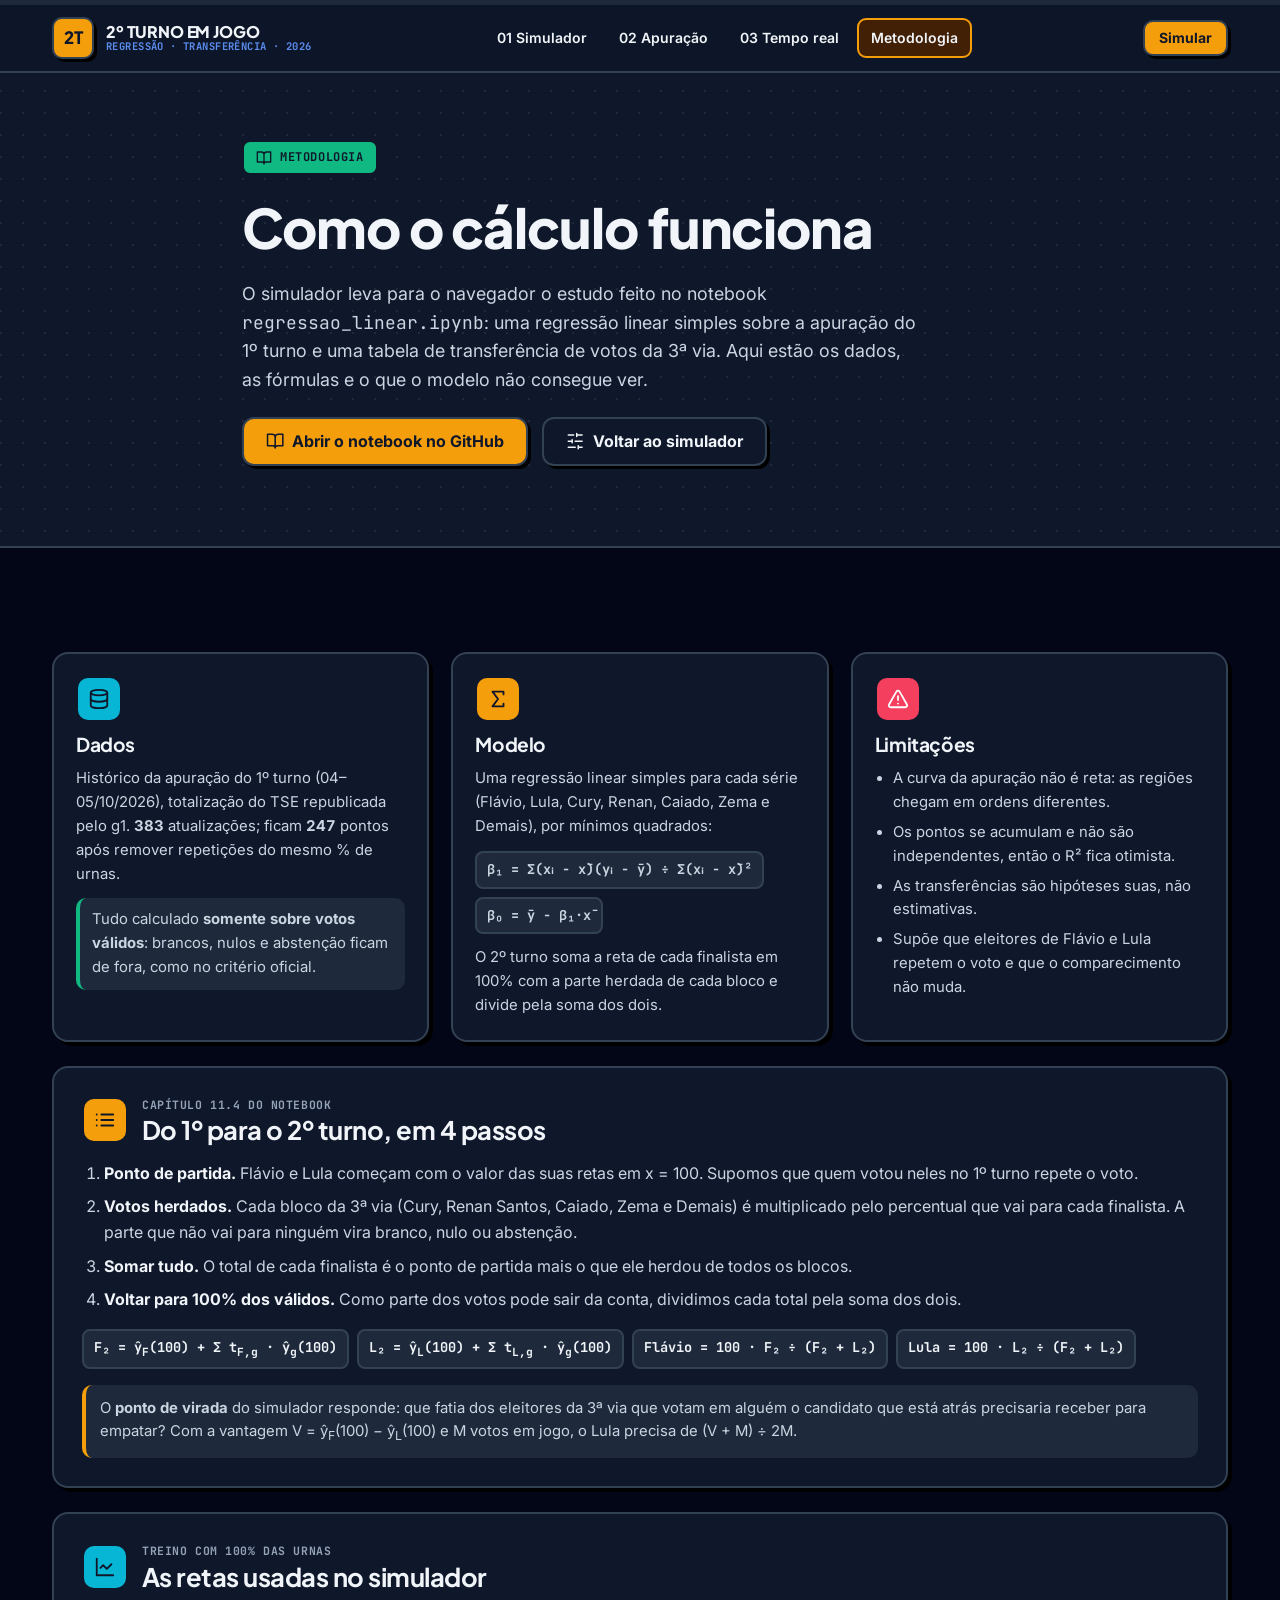
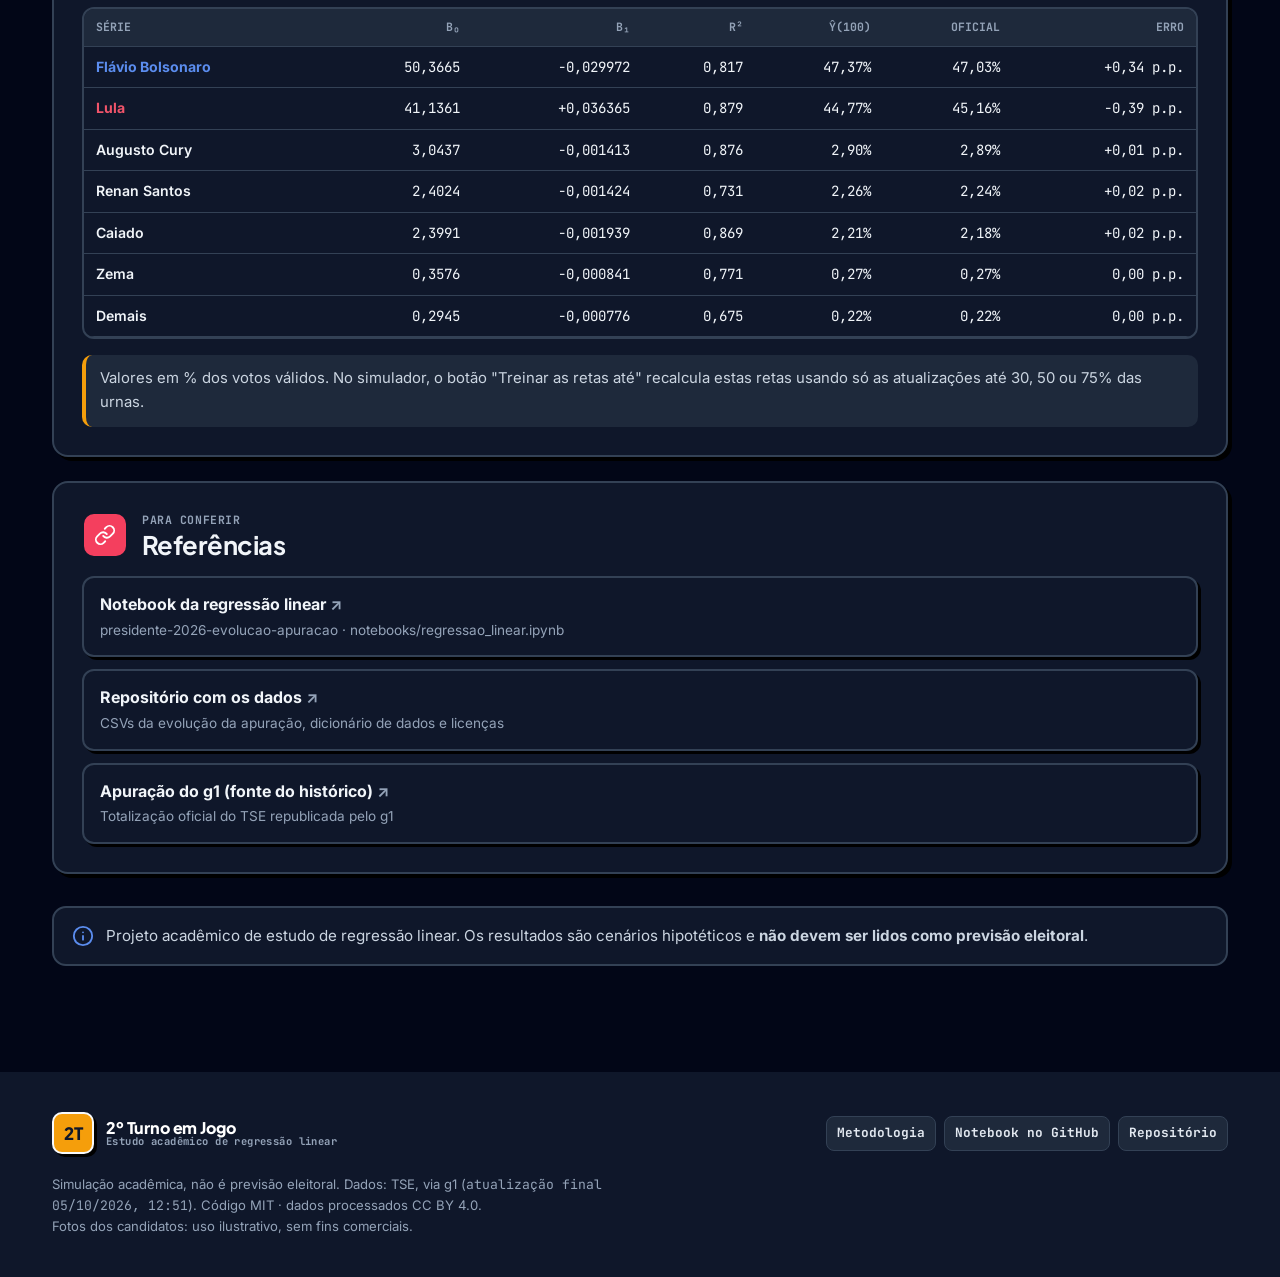
==== commit 570dc9cc: "small fix" ====
--- a/site/metodologia.html
+++ b/site/metodologia.html
@@ -1,5 +1,5 @@
 <!DOCTYPE html>
-<html lang="pt-BR">
+<html lang="pt-BR" data-theme="dark">
 <head>
   <meta charset="UTF-8">
   <meta name="viewport" content="width=device-width, initial-scale=1">
@@ -12,8 +12,6 @@
   <link href="https://fonts.googleapis.com/css2?family=Inter:wght@400;500;600;700&family=JetBrains+Mono:wght@500;700&family=Plus+Jakarta+Sans:wght@700;800&display=swap" rel="stylesheet">
   <link rel="stylesheet" href="css/style.css">
   <script>
-    // Aplica o tema salvo antes da pintura, para não piscar.
-    try { var t = localStorage.getItem('tema'); if (t) document.documentElement.dataset.theme = t; } catch (e) {}
     document.documentElement.classList.add('js');
   </script>
 </head>
@@ -61,10 +59,6 @@
       </nav>
       <div class="topbar__actions">
         <a href="index.html#simulador" class="btn btn--amber btn--sm hide-sm">Simular</a>
-        <button class="icon-btn" id="tema" type="button" aria-label="Alternar tema claro/escuro">
-          <svg class="ico ico--moon"><use href="#i-moon"/></svg>
-          <svg class="ico ico--sun"><use href="#i-sun"/></svg>
-        </button>
         <button class="icon-btn show-sm" id="menuBtn" type="button" aria-label="Abrir menu" aria-expanded="false" aria-controls="menuMobile">
           <svg class="ico"><use href="#i-menu"/></svg>
         </button>
@@ -125,7 +119,7 @@
             <div><span class="kicker">Capítulo 11.4 do notebook</span><h2>Do 1º para o 2º turno, em 4 passos</h2></div>
           </header>
           <ol class="steps__list">
-            <li><b>Ponto de partida.</b> Flávio e Lula começam com o valor das suas retas em x = 100 (ou com o resultado oficial, se você escolher essa base). Supomos que quem votou neles no 1º turno repete o voto.</li>
+            <li><b>Ponto de partida.</b> Flávio e Lula começam com o valor das suas retas em x = 100. Supomos que quem votou neles no 1º turno repete o voto.</li>
             <li><b>Votos herdados.</b> Cada bloco da 3ª via (Cury, Renan Santos, Caiado, Zema e Demais) é multiplicado pelo percentual que vai para cada finalista. A parte que não vai para ninguém vira branco, nulo ou abstenção.</li>
             <li><b>Somar tudo.</b> O total de cada finalista é o ponto de partida mais o que ele herdou de todos os blocos.</li>
             <li><b>Voltar para 100% dos válidos.</b> Como parte dos votos pode sair da conta, dividimos cada total pela soma dos dois.</li>
--- a/site/css/style.css
+++ b/site/css/style.css
@@ -750,3 +750,8 @@
 .footer__links { display: flex; flex-wrap: wrap; gap: 8px; }
 .footer__links a { font-family: var(--font-mono); font-size: .8rem; font-weight: 700; text-decoration: none; color: #E2E8F0; padding: 6px 10px; border-radius: 8px; border: 1.5px solid #334155; background: #1E293B; }
 .footer__links a:hover { border-color: var(--amber); color: var(--amber); }
+
+/* Opção bloqueada (ex.: "Resultado oficial" enquanto não há resultado) */
+.seg button[disabled] { opacity: .5; cursor: not-allowed; }
+.seg button[disabled]:hover { background: transparent; }
+.soon { font-family: var(--font-mono); font-size: .66rem; font-weight: 700; text-transform: uppercase; letter-spacing: .04em; padding: 1px 5px; margin-left: 4px; border-radius: 5px; border: 1.5px solid currentColor; vertical-align: 1px; }
